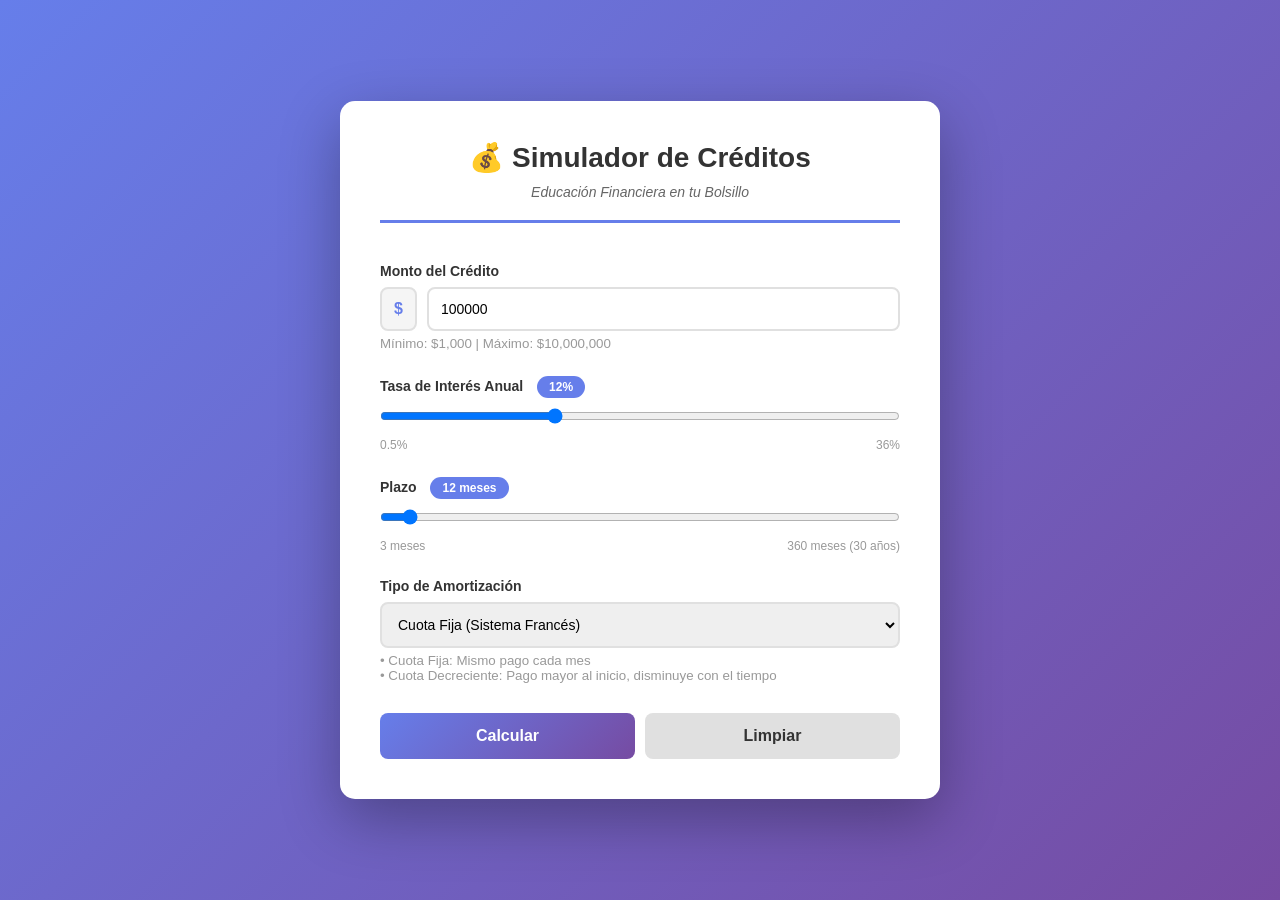
==== index.html @ 3810dd57 "Create interactive credit simulator for public access" ====
<!DOCTYPE html>
<html lang="es">
<head>
    <meta charset="UTF-8">
    <meta name="viewport" content="width=device-width, initial-scale=1.0">
    <title>Simulador de Créditos - Educación Financiera</title>
    <style>
        * {
            margin: 0;
            padding: 0;
            box-sizing: border-box;
        }

        body {
            font-family: 'Segoe UI', Tahoma, Geneva, Verdana, sans-serif;
            background: linear-gradient(135deg, #667eea 0%, #764ba2 100%);
            min-height: 100vh;
            display: flex;
            align-items: center;
            justify-content: center;
            padding: 20px;
        }

        .container {
            background: white;
            border-radius: 15px;
            box-shadow: 0 20px 60px rgba(0, 0, 0, 0.3);
            max-width: 600px;
            width: 100%;
            padding: 40px;
            animation: fadeIn 0.5s ease-in;
        }

        @keyframes fadeIn {
            from {
                opacity: 0;
                transform: translateY(20px);
            }
            to {
                opacity: 1;
                transform: translateY(0);
            }
        }

        header {
            text-align: center;
            margin-bottom: 40px;
            border-bottom: 3px solid #667eea;
            padding-bottom: 20px;
        }

        h1 {
            color: #333;
            font-size: 28px;
            margin-bottom: 10px;
        }

        .subtitle {
            color: #666;
            font-size: 14px;
            font-style: italic;
        }

        .form-group {
            margin-bottom: 25px;
        }

        label {
            display: block;
            margin-bottom: 8px;
            color: #333;
            font-weight: 600;
            font-size: 14px;
        }

        input[type="number"],
        input[type="range"],
        select {
            width: 100%;
            padding: 12px;
            border: 2px solid #e0e0e0;
            border-radius: 8px;
            font-size: 14px;
            transition: border-color 0.3s;
        }

        input[type="number"]:focus,
        select:focus {
            outline: none;
            border-color: #667eea;
        }

        input[type="range"] {
            padding: 8px;
            cursor: pointer;
            height: 8px;
        }

        .input-group {
            display: flex;
            gap: 10px;
        }

        .input-group input {
            flex: 1;
        }

        .currency-symbol {
            display: flex;
            align-items: center;
            padding: 0 12px;
            background: #f5f5f5;
            border: 2px solid #e0e0e0;
            border-radius: 8px;
            font-weight: 600;
            color: #667eea;
        }

        .range-value {
            display: inline-block;
            background: #667eea;
            color: white;
            padding: 4px 12px;
            border-radius: 20px;
            font-size: 12px;
            margin-left: 10px;
        }

        .results {
            background: linear-gradient(135deg, #f5f7fa 0%, #c3cfe2 100%);
            border-radius: 12px;
            padding: 25px;
            margin-top: 30px;
            border-left: 5px solid #667eea;
        }

        .results h2 {
            color: #333;
            font-size: 18px;
            margin-bottom: 20px;
            text-align: center;
        }

        .result-item {
            display: flex;
            justify-content: space-between;
            align-items: center;
            margin-bottom: 15px;
            padding-bottom: 15px;
            border-bottom: 1px solid rgba(255, 255, 255, 0.5);
        }

        .result-item:last-child {
            border-bottom: none;
            margin-bottom: 0;
            padding-bottom: 0;
        }

        .result-label {
            color: #555;
            font-weight: 500;
            font-size: 14px;
        }

        .result-value {
            font-size: 18px;
            font-weight: bold;
            color: #667eea;
            font-family: 'Courier New', monospace;
        }

        .button-group {
            display: flex;
            gap: 10px;
            margin-top: 30px;
        }

        button {
            flex: 1;
            padding: 14px;
            border: none;
            border-radius: 8px;
            font-size: 16px;
            font-weight: 600;
            cursor: pointer;
            transition: all 0.3s;
        }

        .btn-calculate {
            background: linear-gradient(135deg, #667eea 0%, #764ba2 100%);
            color: white;
        }

        .btn-calculate:hover {
            transform: translateY(-2px);
            box-shadow: 0 10px 20px rgba(102, 126, 234, 0.4);
        }

        .btn-reset {
            background: #e0e0e0;
            color: #333;
        }

        .btn-reset:hover {
            background: #d0d0d0;
        }

        .info-box {
            background: #e3f2fd;
            border-left: 4px solid #2196f3;
            padding: 15px;
            border-radius: 8px;
            margin-top: 20px;
            font-size: 13px;
            color: #1565c0;
            line-height: 1.6;
        }

        .amortization-table {
            margin-top: 25px;
            overflow-x: auto;
        }

        table {
            width: 100%;
            border-collapse: collapse;
            font-size: 12px;
            background: white;
            border-radius: 8px;
            overflow: hidden;
        }

        th {
            background: #667eea;
            color: white;
            padding: 12px;
            text-align: right;
            font-weight: 600;
        }

        th:first-child {
            text-align: left;
        }

        td {
            padding: 10px 12px;
            border-bottom: 1px solid #e0e0e0;
            text-align: right;
            font-family: 'Courier New', monospace;
        }

        td:first-child {
            text-align: left;
            color: #333;
            font-weight: 500;
        }

        tr:hover {
            background: #f5f5f5;
        }

        .toggle-table {
            background: #667eea;
            color: white;
            padding: 10px 15px;
            border-radius: 8px;
            border: none;
            cursor: pointer;
            font-size: 13px;
            font-weight: 600;
            margin-top: 15px;
            width: 100%;
            transition: all 0.3s;
        }

        .toggle-table:hover {
            background: #764ba2;
        }

        #amortizationTable {
            display: none;
            margin-top: 15px;
        }

        .alert {
            padding: 12px;
            border-radius: 8px;
            margin-bottom: 20px;
            font-size: 13px;
            display: none;
        }

        .alert.error {
            background: #ffebee;
            border-left: 4px solid #f44336;
            color: #c62828;
            display: block;
        }

        .alert.warning {
            background: #fff3e0;
            border-left: 4px solid #ff9800;
            color: #e65100;
            display: block;
        }

        @media (max-width: 600px) {
            .container {
                padding: 25px;
            }

            h1 {
                font-size: 22px;
            }

            .button-group {
                flex-direction: column;
            }

            input[type="number"],
            input[type="range"],
            select {
                font-size: 16px; /* Previene zoom en iOS */
            }

            table {
                font-size: 11px;
            }

            th, td {
                padding: 8px;
            }
        }
    </style>
</head>
<body>
    <div class="container">
        <header>
            <h1>💰 Simulador de Créditos</h1>
            <p class="subtitle">Educación Financiera en tu Bolsillo</p>
        </header>

        <div id="alert" class="alert"></div>

        <form id="creditForm">
            <!-- Monto del Crédito -->
            <div class="form-group">
                <label for="amount">Monto del Crédito</label>
                <div class="input-group">
                    <div class="currency-symbol">$</div>
                    <input 
                        type="number" 
                        id="amount" 
                        min="1000" 
                        max="10000000" 
                        step="1000" 
                        value="100000" 
                        required
                    >
                </div>
                <small style="color: #999; margin-top: 5px; display: block;">
                    Mínimo: $1,000 | Máximo: $10,000,000
                </small>
            </div>

            <!-- Tasa de Interés Anual -->
            <div class="form-group">
                <label for="rate">
                    Tasa de Interés Anual
                    <span class="range-value" id="rateDisplay">12%</span>
                </label>
                <input 
                    type="range" 
                    id="rate" 
                    min="0.5" 
                    max="36" 
                    step="0.5" 
                    value="12"
                >
                <div style="display: flex; justify-content: space-between; margin-top: 8px; font-size: 12px; color: #999;">
                    <span>0.5%</span>
                    <span>36%</span>
                </div>
            </div>

            <!-- Plazo -->
            <div class="form-group">
                <label for="months">
                    Plazo
                    <span class="range-value" id="monthsDisplay">12 meses</span>
                </label>
                <input 
                    type="range" 
                    id="months" 
                    min="3" 
                    max="360" 
                    step="1" 
                    value="12"
                >
                <div style="display: flex; justify-content: space-between; margin-top: 8px; font-size: 12px; color: #999;">
                    <span>3 meses</span>
                    <span>360 meses (30 años)</span>
                </div>
            </div>

            <!-- Tipo de Amortización -->
            <div class="form-group">
                <label for="amortizationType">Tipo de Amortización</label>
                <select id="amortizationType">
                    <option value="fixed">Cuota Fija (Sistema Francés)</option>
                    <option value="decreasing">Cuota Decreciente (Sistema Alemán)</option>
                </select>
                <small style="color: #999; margin-top: 5px; display: block;">
                    • Cuota Fija: Mismo pago cada mes<br>
                    • Cuota Decreciente: Pago mayor al inicio, disminuye con el tiempo
                </small>
            </div>

            <!-- Botones -->
            <div class="button-group">
                <button type="button" class="btn-calculate" onclick="calculateCredit()">
                    Calcular
                </button>
                <button type="reset" class="btn-reset" onclick="resetForm()">
                    Limpiar
                </button>
            </div>
        </form>

        <!-- Resultados -->
        <div id="results" style="display: none;">
            <div class="results">
                <h2>Detalles de tu Crédito</h2>
                
                <div class="result-item">
                    <span class="result-label">Monto Solicitado:</span>
                    <span class="result-value" id="resultAmount">$0</span>
                </div>

                <div class="result-item">
                    <span class="result-label">Tasa de Interés Anual:</span>
                    <span class="result-value" id="resultRate">0%</span>
                </div>

                <div class="result-item">
                    <span class="result-label">Plazo:</span>
                    <span class="result-value" id="resultMonths">0 meses</span>
                </div>

                <div class="result-item" style="background: #fff9e6; margin: -12px -12px 12px -12px; padding: 12px; border-radius: 8px; border-bottom: none;">
                    <span class="result-label" style="font-size: 16px;">Cuota Mensual:</span>
                    <span class="result-value" id="resultPayment" style="font-size: 24px; color: #764ba2;">$0</span>
                </div>

                <div class="result-item">
                    <span class="result-label">Interés Total:</span>
                    <span class="result-value" id="resultTotalInterest" style="color: #e91e63;">$0</span>
                </div>

                <div class="result-item">
                    <span class="result-label">Total a Pagar:</span>
                    <span class="result-value" id="resultTotalPayment" style="color: #009688;">$0</span>
                </div>
            </div>

            <div class="info-box">
                <strong>📊 Información:</strong><br>
                Este simulador calcula tu cuota mensual y el total de intereses que pagarás durante la vigencia del crédito. Los valores mostrados son orientativos.
            </div>

            <button class="toggle-table" onclick="toggleTable()">
                📋 Ver Tabla de Amortización
            </button>

            <div id="amortizationTable">
                <table>
                    <thead>
                        <tr>
                            <th>Cuota</th>
                            <th>Pago</th>
                            <th>Interés</th>
                            <th>Capital</th>
                            <th>Saldo</th>
                        </tr>
                    </thead>
                    <tbody id="tableBody">
                    </tbody>
                </table>
            </div>
        </div>
    </div>

    <script>
        // Actualizar valores de rango
        document.getElementById('rate').addEventListener('input', function() {
            document.getElementById('rateDisplay').textContent = this.value + '%';
        });

        document.getElementById('months').addEventListener('input', function() {
            const value = this.value;
            const years = Math.floor(value / 12);
            const remainingMonths = value % 12;
            
            let display = '';
            if (years > 0 && remainingMonths > 0) {
                display = `${years} año${years > 1 ? 's' : ''} ${remainingMonths} mes${remainingMonths > 1 ? 'es' : ''}`;
            } else if (years > 0) {
                display = `${years} año${years > 1 ? 's' : ''}`;
            } else {
                display = `${value} mes${value > 1 ? 'es' : ''}`;
            }
            
            document.getElementById('monthsDisplay').textContent = display;
        });

        // Validar entrada de monto
        document.getElementById('amount').addEventListener('change', function() {
            if (this.value < 1000) {
                this.value = 1000;
                showAlert('El monto mínimo es $1,000', 'warning');
            }
        });

        function showAlert(message, type = 'error') {
            const alertBox = document.getElementById('alert');
            alertBox.textContent = message;
            alertBox.className = `alert ${type}`;
            setTimeout(() => {
                alertBox.style.display = 'none';
            }, 5000);
        }

        function calculateCredit() {
            const amount = parseFloat(document.getElementById('amount').value);
            const annualRate = parseFloat(document.getElementById('rate').value);
            const months = parseInt(document.getElementById('months').value);
            const amortizationType = document.getElementById('amortizationType').value;

            // Validaciones
            if (!amount || amount < 1000) {
                showAlert('Ingresa un monto válido (mínimo $1,000)', 'error');
                return;
            }

            if (months < 3) {
                showAlert('El plazo mínimo es 3 meses', 'error');
                return;
            }

            const monthlyRate = annualRate / 100 / 12;
            let monthlyPayment, totalInterest, totalPayment;

            // Calcular según tipo de amortización
            if (amortizationType === 'fixed') {
                // Sistema Francés - Cuota Fija
                monthlyPayment = (amount * monthlyRate * Math.pow(1 + monthlyRate, months)) / 
                                (Math.pow(1 + monthlyRate, months) - 1);
                totalPayment = monthlyPayment * months;
                totalInterest = totalPayment - amount;
            } else {
                // Sistema Alemán - Cuota Decreciente
                monthlyPayment = amount / months; // Capital inicial
                totalInterest = (amount * monthlyRate * (months + 1)) / 2;
                totalPayment = amount + totalInterest;
            }

            // Mostrar resultados
            document.getElementById('resultAmount').textContent = formatCurrency(amount);
            document.getElementById('resultRate').textContent = annualRate.toFixed(2) + '%';
            
            const years = Math.floor(months / 12);
            const remainingMonths = months % 12;
            let monthsDisplay = '';
            if (years > 0 && remainingMonths > 0) {
                monthsDisplay = `${years} año${years > 1 ? 's' : ''} ${remainingMonths} mes${remainingMonths > 1 ? 'es' : ''}`;
            } else if (years > 0) {
                monthsDisplay = `${years} año${years > 1 ? 's' : ''}`;
            } else {
                monthsDisplay = `${months} mes${months > 1 ? 'es' : ''}`;
            }
            document.getElementById('resultMonths').textContent = monthsDisplay;
            document.getElementById('resultPayment').textContent = formatCurrency(monthlyPayment);
            document.getElementById('resultTotalInterest').textContent = formatCurrency(totalInterest);
            document.getElementById('resultTotalPayment').textContent = formatCurrency(totalPayment);

            document.getElementById('results').style.display = 'block';

            // Generar tabla de amortización
            generateAmortizationTable(amount, monthlyRate, months, amortizationType, monthlyPayment);
        }

        function generateAmortizationTable(principal, monthlyRate, months, amortizationType, initialPayment) {
            const tbody = document.getElementById('tableBody');
            tbody.innerHTML = '';

            let balance = principal;
            const maxRows = Math.min(months, 60); // Limitar a 60 filas para rendimiento

            for (let i = 1; i <= maxRows; i++) {
                const interest = balance * monthlyRate;
                let capital, payment;

                if (amortizationType === 'fixed') {
                    payment = initialPayment;
                    capital = payment - interest;
                } else {
                    capital = principal / months;
                    payment = capital + interest;
                }

                balance -= capital;
                if (balance < 0.01) balance = 0;

                const row = tbody.insertRow();
                row.innerHTML = `
                    <td>${i}</td>
                    <td>${formatCurrency(payment)}</td>
                    <td>${formatCurrency(interest)}</td>
                    <td>${formatCurrency(capital)}</td>
                    <td>${formatCurrency(Math.max(0, balance))}</td>
                `;
            }

            if (months > 60) {
                const row = tbody.insertRow();
                row.innerHTML = `
                    <td colspan="5" style="text-align: center; color: #999; padding: 15px;">
                        ... ${months - 60} cuotas más
                    </td>
                `;
            }
        }

        function toggleTable() {
            const table = document.getElementById('amortizationTable');
            table.style.display = table.style.display === 'none' ? 'block' : 'none';
        }

        function formatCurrency(value) {
            return new Intl.NumberFormat('es-CO', {
                style: 'currency',
                currency: 'COP',
                minimumFractionDigits: 0,
                maximumFractionDigits: 0
            }).format(value);
        }

        function resetForm() {
            document.getElementById('creditForm').reset();
            document.getElementById('results').style.display = 'none';
            document.getElementById('rateDisplay').textContent = '12%';
            document.getElementById('monthsDisplay').textContent = '12 meses';
        }

        // Permitir Enter para calcular
        document.getElementById('creditForm').addEventListener('keypress', function(e) {
            if (e.key === 'Enter') {
                e.preventDefault();
                calculateCredit();
            }
        });
    </script>
</body>
</html>
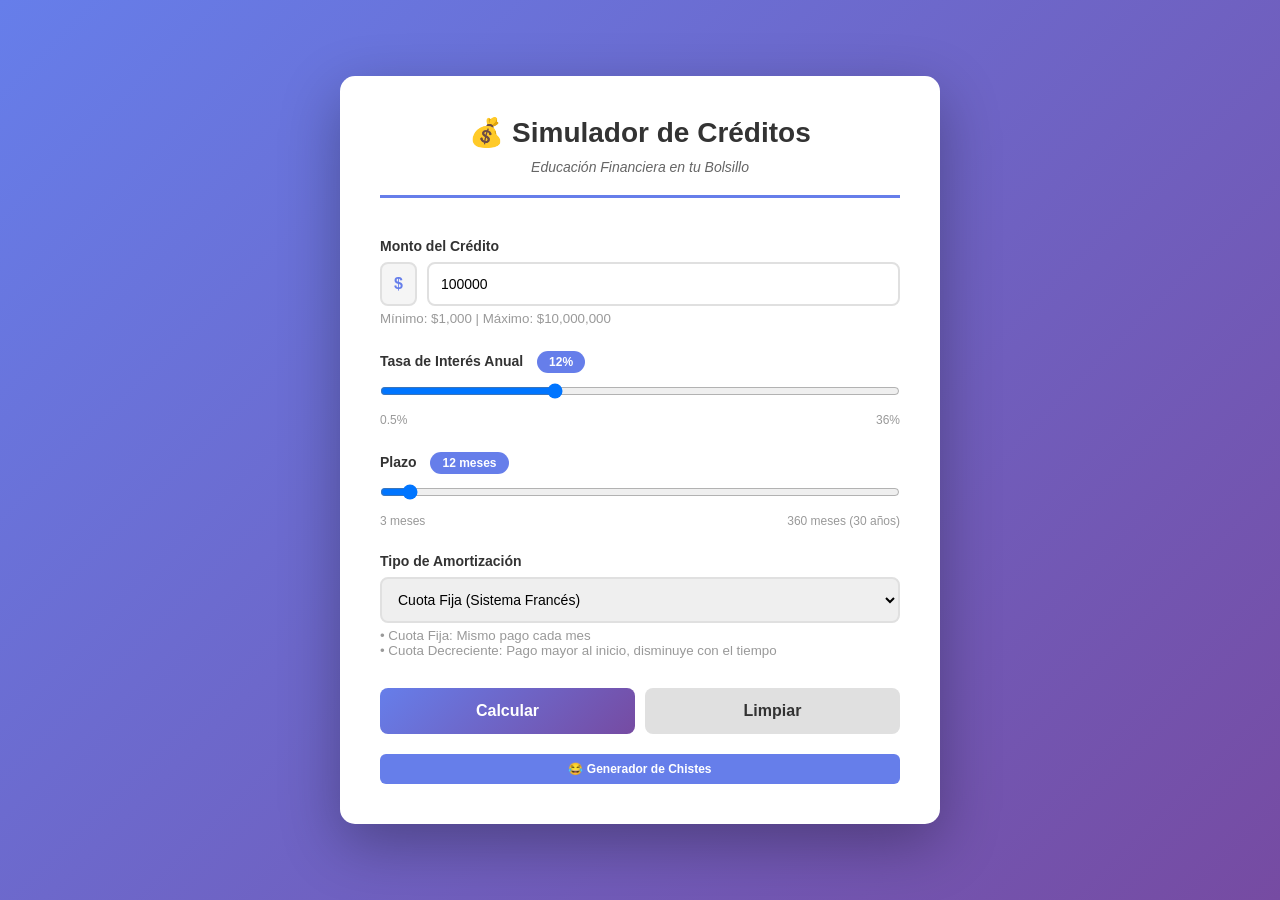
==== commit aa5add56: "Fix index.html - make it public and accessible via GitHub Pages" ====
--- a/index.html
+++ b/index.html
@@ -3,7 +3,7 @@
 <head>
     <meta charset="UTF-8">
     <meta name="viewport" content="width=device-width, initial-scale=1.0">
-    <title>Simulador de Créditos - Educación Financiera</title>
+    <title>Simulador de Créditos</title>
     <style>
         * {
             margin: 0;
@@ -304,6 +304,32 @@
             display: block;
         }
 
+        .nav-links {
+            display: flex;
+            gap: 10px;
+            justify-content: center;
+            margin-top: 20px;
+            flex-wrap: wrap;
+        }
+
+        .nav-btn {
+            background: #667eea;
+            color: white;
+            padding: 8px 16px;
+            border-radius: 6px;
+            text-decoration: none;
+            font-size: 12px;
+            font-weight: 600;
+            transition: all 0.3s;
+            border: none;
+            cursor: pointer;
+        }
+
+        .nav-btn:hover {
+            background: #764ba2;
+            transform: translateY(-2px);
+        }
+
         @media (max-width: 600px) {
             .container {
                 padding: 25px;
@@ -320,7 +346,7 @@
             input[type="number"],
             input[type="range"],
             select {
-                font-size: 16px; /* Previene zoom en iOS */
+                font-size: 16px;
             }
 
             table {
@@ -343,7 +369,6 @@
         <div id="alert" class="alert"></div>
 
         <form id="creditForm">
-            <!-- Monto del Crédito -->
             <div class="form-group">
                 <label for="amount">Monto del Crédito</label>
                 <div class="input-group">
@@ -363,7 +388,6 @@
                 </small>
             </div>
 
-            <!-- Tasa de Interés Anual -->
             <div class="form-group">
                 <label for="rate">
                     Tasa de Interés Anual
@@ -383,7 +407,6 @@
                 </div>
             </div>
 
-            <!-- Plazo -->
             <div class="form-group">
                 <label for="months">
                     Plazo
@@ -403,7 +426,6 @@
                 </div>
             </div>
 
-            <!-- Tipo de Amortización -->
             <div class="form-group">
                 <label for="amortizationType">Tipo de Amortización</label>
                 <select id="amortizationType">
@@ -416,7 +438,6 @@
                 </small>
             </div>
 
-            <!-- Botones -->
             <div class="button-group">
                 <button type="button" class="btn-calculate" onclick="calculateCredit()">
                     Calcular
@@ -427,7 +448,6 @@
             </div>
         </form>
 
-        <!-- Resultados -->
         <div id="results" style="display: none;">
             <div class="results">
                 <h2>Detalles de tu Crédito</h2>
@@ -488,10 +508,15 @@
                 </table>
             </div>
         </div>
+
+        <div class="nav-links">
+            <button class="nav-btn" onclick="window.location.href='joke-generator.html'">
+                😂 Generador de Chistes
+            </button>
+        </div>
     </div>
 
     <script>
-        // Actualizar valores de rango
         document.getElementById('rate').addEventListener('input', function() {
             document.getElementById('rateDisplay').textContent = this.value + '%';
         });
@@ -513,7 +538,6 @@
             document.getElementById('monthsDisplay').textContent = display;
         });
 
-        // Validar entrada de monto
         document.getElementById('amount').addEventListener('change', function() {
             if (this.value < 1000) {
                 this.value = 1000;
@@ -536,7 +560,6 @@
             const months = parseInt(document.getElementById('months').value);
             const amortizationType = document.getElementById('amortizationType').value;
 
-            // Validaciones
             if (!amount || amount < 1000) {
                 showAlert('Ingresa un monto válido (mínimo $1,000)', 'error');
                 return;
@@ -550,21 +573,17 @@
             const monthlyRate = annualRate / 100 / 12;
             let monthlyPayment, totalInterest, totalPayment;
 
-            // Calcular según tipo de amortización
             if (amortizationType === 'fixed') {
-                // Sistema Francés - Cuota Fija
                 monthlyPayment = (amount * monthlyRate * Math.pow(1 + monthlyRate, months)) / 
                                 (Math.pow(1 + monthlyRate, months) - 1);
                 totalPayment = monthlyPayment * months;
                 totalInterest = totalPayment - amount;
             } else {
-                // Sistema Alemán - Cuota Decreciente
-                monthlyPayment = amount / months; // Capital inicial
+                monthlyPayment = amount / months;
                 totalInterest = (amount * monthlyRate * (months + 1)) / 2;
                 totalPayment = amount + totalInterest;
             }
 
-            // Mostrar resultados
             document.getElementById('resultAmount').textContent = formatCurrency(amount);
             document.getElementById('resultRate').textContent = annualRate.toFixed(2) + '%';
             
@@ -585,7 +604,6 @@
 
             document.getElementById('results').style.display = 'block';
 
-            // Generar tabla de amortización
             generateAmortizationTable(amount, monthlyRate, months, amortizationType, monthlyPayment);
         }
 
@@ -594,7 +612,7 @@
             tbody.innerHTML = '';
 
             let balance = principal;
-            const maxRows = Math.min(months, 60); // Limitar a 60 filas para rendimiento
+            const maxRows = Math.min(months, 60);
 
             for (let i = 1; i <= maxRows; i++) {
                 const interest = balance * monthlyRate;
@@ -652,7 +670,6 @@
             document.getElementById('monthsDisplay').textContent = '12 meses';
         }
 
-        // Permitir Enter para calcular
         document.getElementById('creditForm').addEventListener('keypress', function(e) {
             if (e.key === 'Enter') {
                 e.preventDefault();
